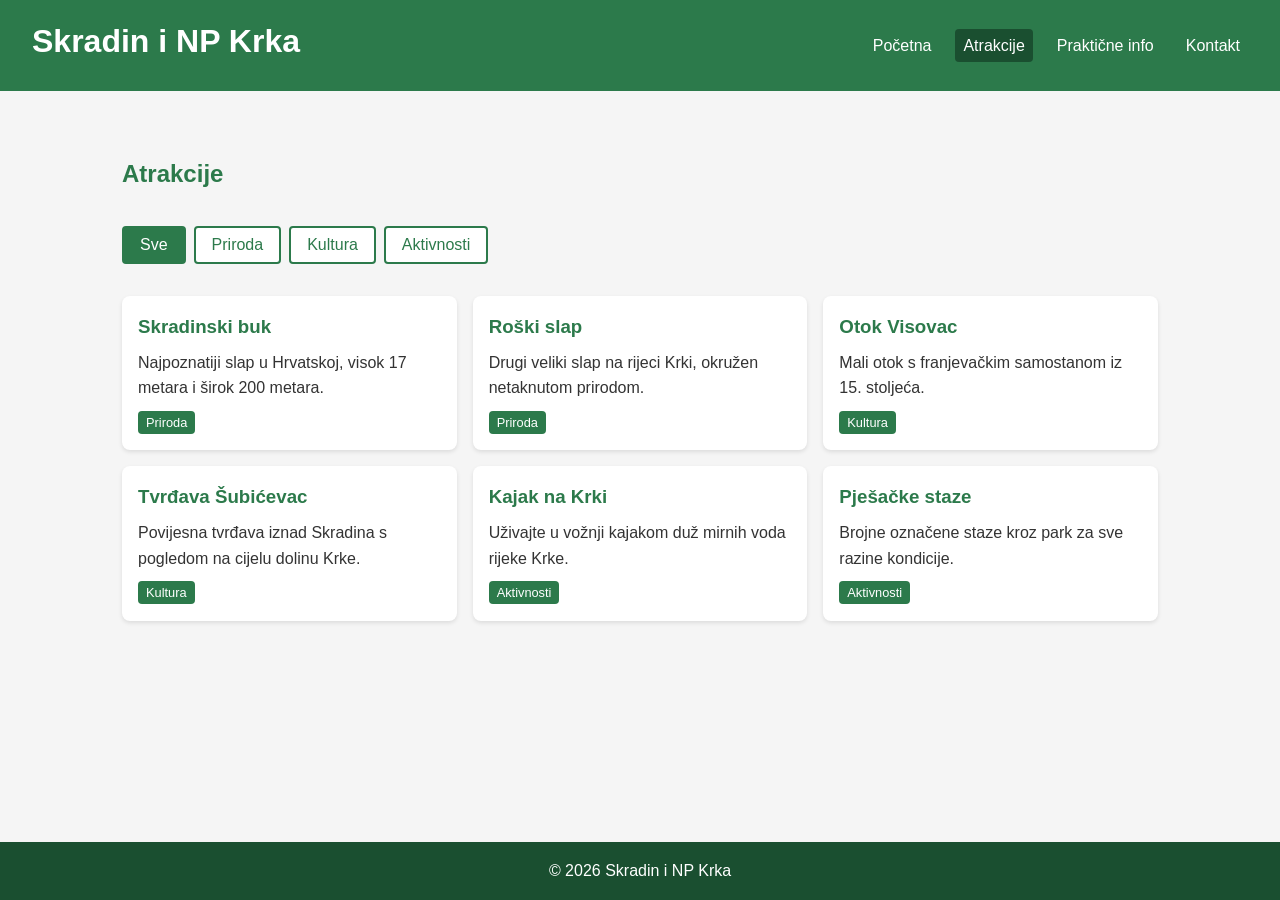
==== atrakcije.html @ 10b22825 "Prva verzija projekta" ====
<!DOCTYPE html>
<html lang="hr">
<head>
    <meta charset="UTF-8">
    <meta name="viewport" content="width=device-width, initial-scale=1.0">
    <meta name="description" content="Atrakcije Skradina i Nacionalnog parka Krka">
    <meta property="og:title" content="Atrakcije - Skradin i NP Krka">
    <meta property="og:description" content="Otkrijte najbolje atrakcije Skradina i NP Krka">
    <meta property="og:type" content="website">
    <title>Atrakcije - Skradin i NP Krka</title>
    <link rel="stylesheet" href="css/style.css">
</head>
<body>
    <header>
        <h1>Skradin i NP Krka</h1>
        <nav>
            <ul>
                <li><a href="index.html">Početna</a></li>
                <li><a href="atrakcije.html" class="active">Atrakcije</a></li>
                <li><a href="prakticne-info.html">Praktične info</a></li>
                <li><a href="kontakt.html">Kontakt</a></li>
            </ul>
        </nav>
    </header>

    <main>
        <h2>Atrakcije</h2>

        <div class="filter-gumbi">
            <button class="filter-btn active" data-filter="sve">Sve</button>
            <button class="filter-btn" data-filter="priroda">Priroda</button>
            <button class="filter-btn" data-filter="kultura">Kultura</button>
            <button class="filter-btn" data-filter="aktivnosti">Aktivnosti</button>
        </div>

        <div class="kartice-grid">
            <div class="kartica" data-kategorija="priroda">
                <h3>Skradinski buk</h3>
                <p>Najpoznatiji slap u Hrvatskoj, visok 17 metara i širok 200 metara.</p>
                <span class="oznaka">Priroda</span>
            </div>
            <div class="kartica" data-kategorija="priroda">
                <h3>Roški slap</h3>
                <p>Drugi veliki slap na rijeci Krki, okružen netaknutom prirodom.</p>
                <span class="oznaka">Priroda</span>
            </div>
            <div class="kartica" data-kategorija="kultura">
                <h3>Otok Visovac</h3>
                <p>Mali otok s franjevačkim samostanom iz 15. stoljeća.</p>
                <span class="oznaka">Kultura</span>
            </div>
            <div class="kartica" data-kategorija="kultura">
                <h3>Tvrđava Šubićevac</h3>
                <p>Povijesna tvrđava iznad Skradina s pogledom na cijelu dolinu Krke.</p>
                <span class="oznaka">Kultura</span>
            </div>
            <div class="kartica" data-kategorija="aktivnosti">
                <h3>Kajak na Krki</h3>
                <p>Uživajte u vožnji kajakom duž mirnih voda rijeke Krke.</p>
                <span class="oznaka">Aktivnosti</span>
            </div>
            <div class="kartica" data-kategorija="aktivnosti">
                <h3>Pješačke staze</h3>
                <p>Brojne označene staze kroz park za sve razine kondicije.</p>
                <span class="oznaka">Aktivnosti</span>
            </div>
        </div>
    </main>

    <footer>
        <p>&copy; 2026 Skradin i NP Krka</p>
    </footer>

    <script src="js/main.js"></script>
</body>
</html>
---- css/style.css ----
/* Basic reset */
* {
    margin: 0;
    padding: 0;
    box-sizing: border-box;
}

body {
    font-family: Arial, sans-serif;
    line-height: 1.6;
    color: #333;
    background-color: #f4f4f4;
}

header {
    background-color: #2c5f2d;
    color: white;
    padding: 1rem;
    text-align: center;
}

header h1 {
    margin-bottom: 0.5rem;
}

nav ul {
    list-style: none;
    display: flex;
    justify-content: center;
    gap: 2rem;
}

nav a {
    color: white;
    text-decoration: none;
    padding: 0.5rem;
    border-radius: 4px;
}

nav a.active {
    background-color: #4a7c4a;
}

main {
    max-width: 1200px;
    margin: 2rem auto;
    padding: 0 1rem;
}

.hero {
    background-color: #e8f5e8;
    padding: 2rem;
    text-align: center;
    border-radius: 8px;
    margin-bottom: 2rem;
}

.hero h2 {
    margin-bottom: 1rem;
}

section {
    margin-bottom: 2rem;
}

.atrakcija, .info, .kontakt {
    background-color: white;
    padding: 1rem;
    border-radius: 8px;
    margin-bottom: 1rem;
    box-shadow: 0 2px 4px rgba(0,0,0,0.1);
}

form {
    display: flex;
    flex-direction: column;
    gap: 1rem;
}

label {
    font-weight: bold;
}

input, textarea {
    padding: 0.5rem;
    border: 1px solid #ccc;
    border-radius: 4px;
}

button {
    background-color: #2c5f2d;
    color: white;
    padding: 0.5rem;
    border: none;
    border-radius: 4px;
    cursor: pointer;
}

button:hover {
    background-color: #4a7c4a;
}

footer {
    background-color: #2c5f2d;
    color: white;
    text-align: center;
    padding: 1rem;
    position: fixed;
    bottom: 0;
    width: 100%;
}:root {
    --boja-primarna: #2c7a4b;
    --boja-sekundarna: #1a4f30;
    --boja-pozadina: #f5f5f5;
    --boja-tekst: #333333;
    --razmak-mali: 8px;
    --razmak-srednji: 16px;
    --razmak-veliki: 32px;
}

* {
    margin: 0;
    padding: 0;
    box-sizing: border-box;
}

body {
    font-family: Arial, sans-serif;
    background-color: var(--boja-pozadina);
    color: var(--boja-tekst);
}

header {
    background-color: var(--boja-primarna);
    color: white;
    padding: var(--razmak-srednji) var(--razmak-veliki);
    display: flex;
    justify-content: space-between;
    align-items: center;
}

nav ul {
    list-style: none;
    display: flex;
    gap: var(--razmak-srednji);
}

nav a {
    color: white;
    text-decoration: none;
    padding: var(--razmak-mali);
    border-radius: 4px;
}

nav a:hover, nav a.active {
    background-color: var(--boja-sekundarna);
}

main {
    max-width: 1100px;
    margin: 0 auto;
    padding: var(--razmak-veliki);
}

.hero {
    background-color: var(--boja-primarna);
    color: white;
    padding: var(--razmak-veliki);
    border-radius: 8px;
    margin-bottom: var(--razmak-veliki);
    text-align: center;
}

.hero h2 {
    font-size: 2rem;
    margin-bottom: var(--razmak-srednji);
}

.uvod {
    background-color: white;
    padding: var(--razmak-veliki);
    border-radius: 8px;
}

.uvod h2 {
    margin-bottom: var(--razmak-srednji);
    color: var(--boja-primarna);
}

footer {
    background-color: var(--boja-sekundarna);
    color: white;
    text-align: center;
    padding: var(--razmak-srednji);
    margin-top: var(--razmak-veliki);
}
h2 {
    color: var(--boja-primarna);
    margin-bottom: var(--razmak-veliki);
    margin-top: var(--razmak-veliki);
}

.filter-gumbi {
    display: flex;
    gap: var(--razmak-mali);
    margin-bottom: var(--razmak-veliki);
}

.filter-btn {
    padding: var(--razmak-mali) var(--razmak-srednji);
    border: 2px solid var(--boja-primarna);
    background-color: white;
    color: var(--boja-primarna);
    border-radius: 4px;
    cursor: pointer;
    font-size: 1rem;
}

.filter-btn.active, .filter-btn:hover {
    background-color: var(--boja-primarna);
    color: white;
}

.kartice-grid {
    display: grid;
    grid-template-columns: repeat(3, 1fr);
    gap: var(--razmak-srednji);
}

.kartica {
    background-color: white;
    padding: var(--razmak-srednji);
    border-radius: 8px;
    box-shadow: 0 2px 4px rgba(0,0,0,0.1);
}

.kartica h3 {
    color: var(--boja-primarna);
    margin-bottom: var(--razmak-mali);
}

.kartica p {
    margin-bottom: var(--razmak-mali);
}

.oznaka {
    background-color: var(--boja-primarna);
    color: white;
    padding: 4px 8px;
    border-radius: 4px;
    font-size: 0.8rem;
}
.info-grid {
    display: grid;
    grid-template-columns: repeat(2, 1fr);
    gap: var(--razmak-srednji);
}

.info-kartica {
    background-color: white;
    padding: var(--razmak-veliki);
    border-radius: 8px;
    box-shadow: 0 2px 4px rgba(0,0,0,0.1);
}

.info-kartica h3 {
    color: var(--boja-primarna);
    margin-bottom: var(--razmak-srednji);
    font-size: 1.2rem;
}

.info-kartica p {
    margin-bottom: var(--razmak-mali);
}
.kontakt-wrapper {
    display: grid;
    grid-template-columns: 1fr 2fr;
    gap: var(--razmak-veliki);
}

.kontakt-info {
    background-color: white;
    padding: var(--razmak-veliki);
    border-radius: 8px;
    box-shadow: 0 2px 4px rgba(0,0,0,0.1);
}

.kontakt-info h3 {
    color: var(--boja-primarna);
    margin-bottom: var(--razmak-srednji);
}

.kontakt-info p {
    margin-bottom: var(--razmak-srednji);
}

.kontakt-forma {
    background-color: white;
    padding: var(--razmak-veliki);
    border-radius: 8px;
    box-shadow: 0 2px 4px rgba(0,0,0,0.1);
}

.forma-grupa {
    margin-bottom: var(--razmak-srednji);
}

.forma-grupa label {
    display: block;
    margin-bottom: var(--razmak-mali);
    font-weight: bold;
    color: var(--boja-tekst);
}

.forma-grupa input,
.forma-grupa textarea {
    width: 100%;
    padding: var(--razmak-mali);
    border: 1px solid #ccc;
    border-radius: 4px;
    font-size: 1rem;
}

.submit-btn {
    background-color: var(--boja-primarna);
    color: white;
    padding: var(--razmak-mali) var(--razmak-veliki);
    border: none;
    border-radius: 4px;
    font-size: 1rem;
    cursor: pointer;
}

.submit-btn:hover {
    background-color: var(--boja-sekundarna);
}
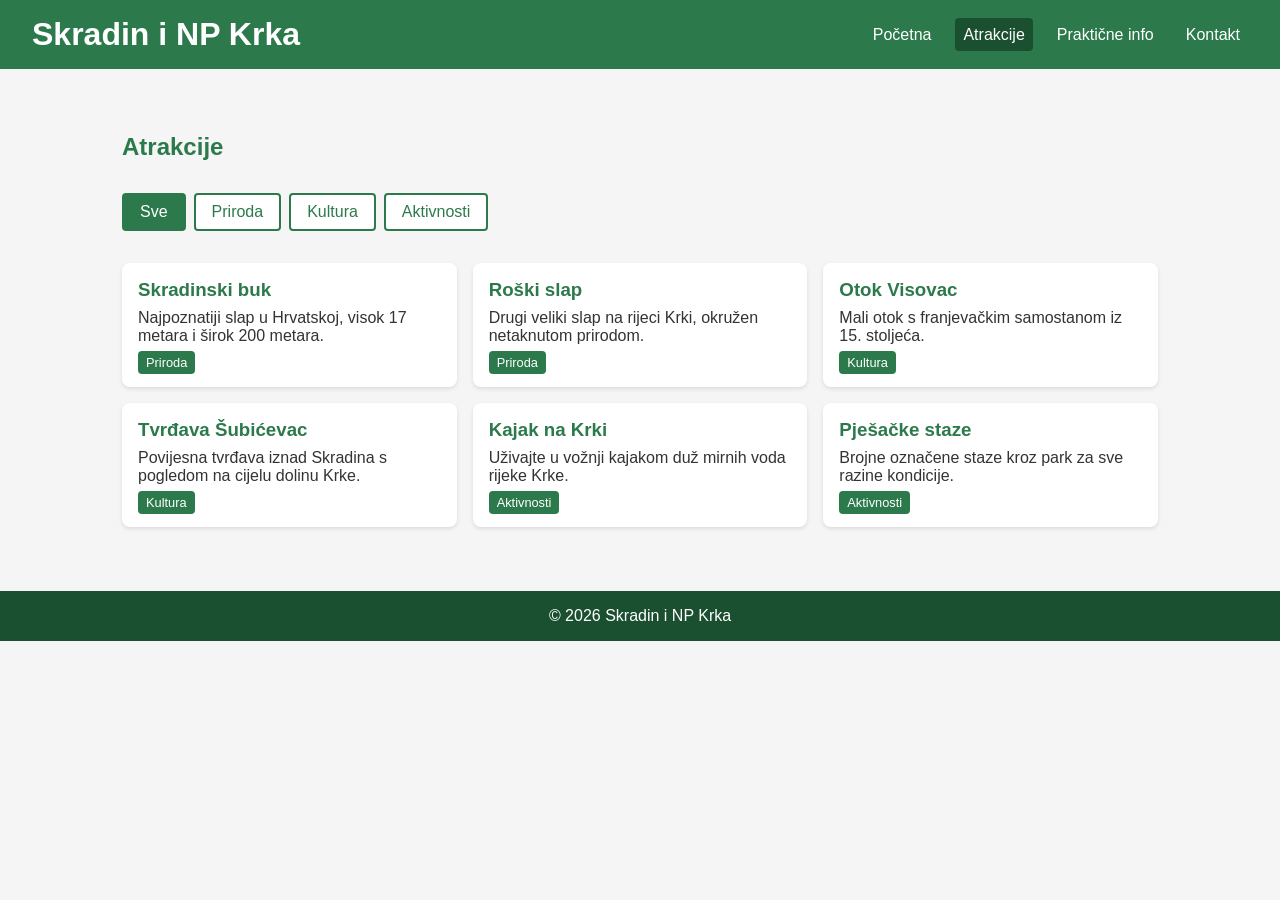
==== commit 2fbb9027: "Dodan Google Analytics" ====
--- a/atrakcije.html
+++ b/atrakcije.html
@@ -73,4 +73,12 @@
 
     <script src="js/main.js"></script>
 </body>
-</html>+</html>
+<!-- Google Analytics -->
+<script async src="https://www.googletagmanager.com/gtag/js?id=G-L7LWY8HY5D"></script>
+<script>
+  window.dataLayer = window.dataLayer || [];
+  function gtag(){dataLayer.push(arguments);}
+  gtag('js', new Date());
+  gtag('config', 'G-L7LWY8HY5D');
+</script>
--- a/css/style.css
+++ b/css/style.css
@@ -1,114 +1,4 @@
-/* Basic reset */
-* {
-    margin: 0;
-    padding: 0;
-    box-sizing: border-box;
-}
-
-body {
-    font-family: Arial, sans-serif;
-    line-height: 1.6;
-    color: #333;
-    background-color: #f4f4f4;
-}
-
-header {
-    background-color: #2c5f2d;
-    color: white;
-    padding: 1rem;
-    text-align: center;
-}
-
-header h1 {
-    margin-bottom: 0.5rem;
-}
-
-nav ul {
-    list-style: none;
-    display: flex;
-    justify-content: center;
-    gap: 2rem;
-}
-
-nav a {
-    color: white;
-    text-decoration: none;
-    padding: 0.5rem;
-    border-radius: 4px;
-}
-
-nav a.active {
-    background-color: #4a7c4a;
-}
-
-main {
-    max-width: 1200px;
-    margin: 2rem auto;
-    padding: 0 1rem;
-}
-
-.hero {
-    background-color: #e8f5e8;
-    padding: 2rem;
-    text-align: center;
-    border-radius: 8px;
-    margin-bottom: 2rem;
-}
-
-.hero h2 {
-    margin-bottom: 1rem;
-}
-
-section {
-    margin-bottom: 2rem;
-}
-
-.atrakcija, .info, .kontakt {
-    background-color: white;
-    padding: 1rem;
-    border-radius: 8px;
-    margin-bottom: 1rem;
-    box-shadow: 0 2px 4px rgba(0,0,0,0.1);
-}
-
-form {
-    display: flex;
-    flex-direction: column;
-    gap: 1rem;
-}
-
-label {
-    font-weight: bold;
-}
-
-input, textarea {
-    padding: 0.5rem;
-    border: 1px solid #ccc;
-    border-radius: 4px;
-}
-
-button {
-    background-color: #2c5f2d;
-    color: white;
-    padding: 0.5rem;
-    border: none;
-    border-radius: 4px;
-    cursor: pointer;
-}
-
-button:hover {
-    background-color: #4a7c4a;
-}
-
-footer {
-    background-color: #2c5f2d;
-    color: white;
-    text-align: center;
-    padding: 1rem;
-    position: fixed;
-    bottom: 0;
-    width: 100%;
-}:root {
+:root {
     --boja-primarna: #2c7a4b;
     --boja-sekundarna: #1a4f30;
     --boja-pozadina: #f5f5f5;
@@ -162,6 +52,12 @@
     padding: var(--razmak-veliki);
 }
 
+h2 {
+    color: var(--boja-primarna);
+    margin-bottom: var(--razmak-veliki);
+    margin-top: var(--razmak-veliki);
+}
+
 .hero {
     background-color: var(--boja-primarna);
     color: white;
@@ -174,6 +70,7 @@
 .hero h2 {
     font-size: 2rem;
     margin-bottom: var(--razmak-srednji);
+    color: white;
 }
 
 .uvod {
@@ -192,11 +89,6 @@
     color: white;
     text-align: center;
     padding: var(--razmak-srednji);
-    margin-top: var(--razmak-veliki);
-}
-h2 {
-    color: var(--boja-primarna);
-    margin-bottom: var(--razmak-veliki);
     margin-top: var(--razmak-veliki);
 }
 
@@ -204,6 +96,7 @@
     display: flex;
     gap: var(--razmak-mali);
     margin-bottom: var(--razmak-veliki);
+    flex-wrap: wrap;
 }
 
 .filter-btn {
@@ -250,6 +143,7 @@
     border-radius: 4px;
     font-size: 0.8rem;
 }
+
 .info-grid {
     display: grid;
     grid-template-columns: repeat(2, 1fr);
@@ -272,6 +166,7 @@
 .info-kartica p {
     margin-bottom: var(--razmak-mali);
 }
+
 .kontakt-wrapper {
     display: grid;
     grid-template-columns: 1fr 2fr;
@@ -333,4 +228,31 @@
 
 .submit-btn:hover {
     background-color: var(--boja-sekundarna);
+}
+
+@media (max-width: 768px) {
+    header {
+        flex-direction: column;
+        text-align: center;
+        gap: var(--razmak-srednji);
+    }
+
+    nav ul {
+        flex-direction: column;
+        align-items: center;
+        gap: 4px;
+    }
+
+    .kartice-grid {
+        grid-template-columns: 1fr;
+    }
+
+    .info-grid {
+        grid-template-columns: 1fr;
+    }
+
+    .kontakt-wrapper {
+        grid-template-columns: 1fr;
+    }
+    }
 }
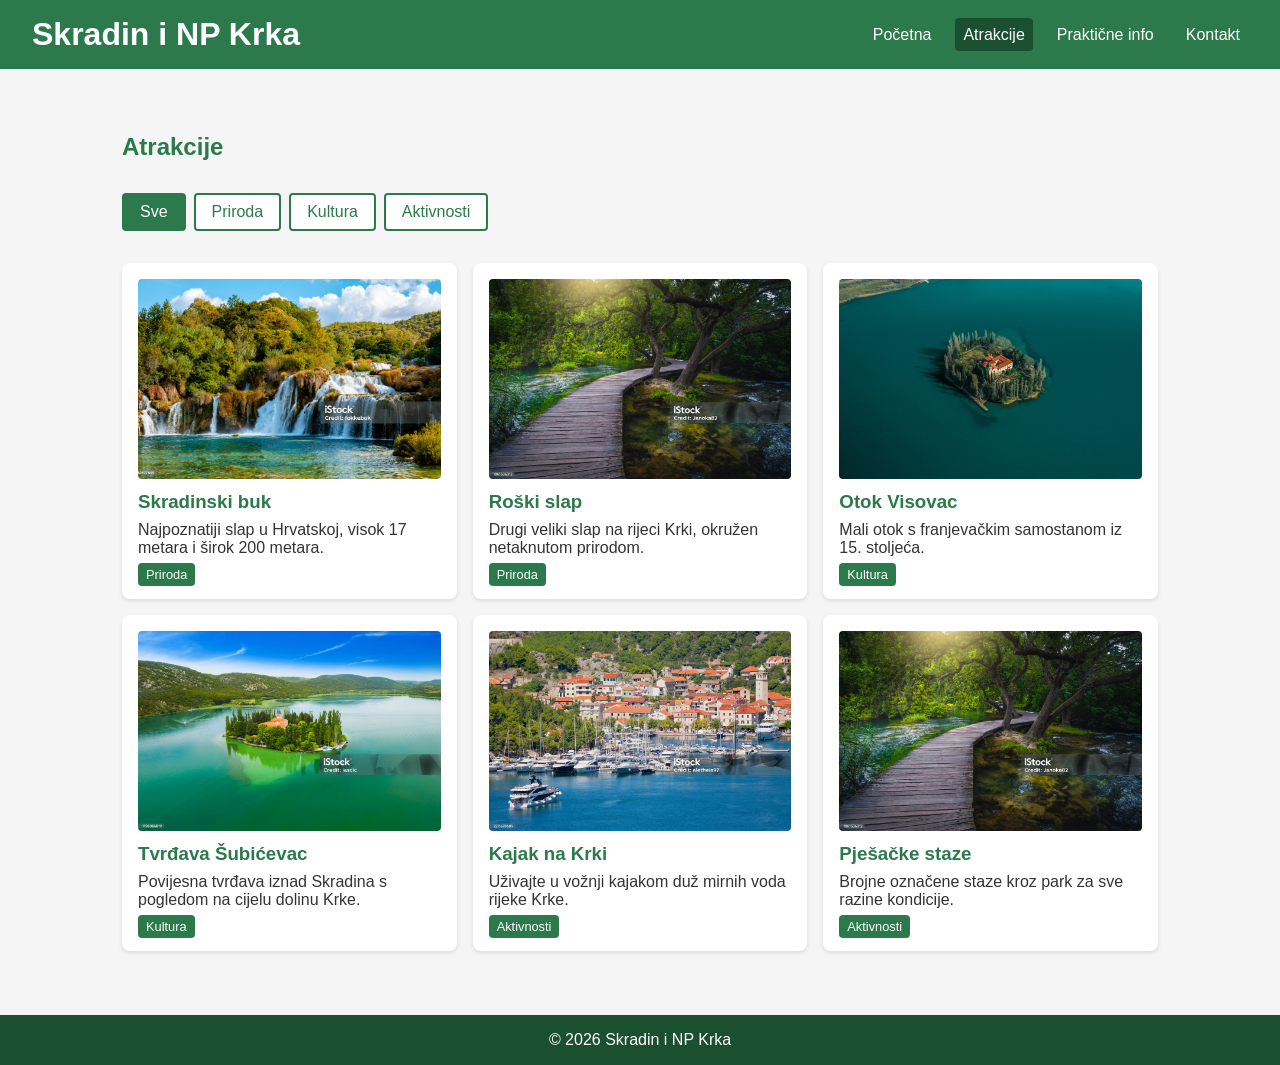
==== commit 984dbf26: "Dodane slike i poboljšan dizajn" ====
--- a/atrakcije.html
+++ b/atrakcije.html
@@ -9,6 +9,14 @@
     <meta property="og:type" content="website">
     <title>Atrakcije - Skradin i NP Krka</title>
     <link rel="stylesheet" href="css/style.css">
+    <!-- Google Analytics -->
+    <script async src="https://www.googletagmanager.com/gtag/js?id=G-L7LWY8HY5D"></script>
+    <script>
+      window.dataLayer = window.dataLayer || [];
+      function gtag(){dataLayer.push(arguments);}
+      gtag('js', new Date());
+      gtag('config', 'G-L7LWY8HY5D');
+    </script>
 </head>
 <body>
     <header>
@@ -35,31 +43,37 @@
 
         <div class="kartice-grid">
             <div class="kartica" data-kategorija="priroda">
+                <img src="img/krka.jpg" alt="Skradinski buk" class="kartica-slika">
                 <h3>Skradinski buk</h3>
                 <p>Najpoznatiji slap u Hrvatskoj, visok 17 metara i širok 200 metara.</p>
                 <span class="oznaka">Priroda</span>
             </div>
             <div class="kartica" data-kategorija="priroda">
+                <img src="img/np krka.jpg" alt="Roški slap" class="kartica-slika">
                 <h3>Roški slap</h3>
                 <p>Drugi veliki slap na rijeci Krki, okružen netaknutom prirodom.</p>
                 <span class="oznaka">Priroda</span>
             </div>
             <div class="kartica" data-kategorija="kultura">
+                <img src="img/visovac.jpg" alt="Otok Visovac" class="kartica-slika">
                 <h3>Otok Visovac</h3>
                 <p>Mali otok s franjevačkim samostanom iz 15. stoljeća.</p>
                 <span class="oznaka">Kultura</span>
             </div>
             <div class="kartica" data-kategorija="kultura">
+                <img src="img/visovac1.jpg" alt="Tvrđava Šubićevac" class="kartica-slika">
                 <h3>Tvrđava Šubićevac</h3>
                 <p>Povijesna tvrđava iznad Skradina s pogledom na cijelu dolinu Krke.</p>
                 <span class="oznaka">Kultura</span>
             </div>
             <div class="kartica" data-kategorija="aktivnosti">
+                <img src="img/skradin.jpg" alt="Kajak na Krki" class="kartica-slika">
                 <h3>Kajak na Krki</h3>
                 <p>Uživajte u vožnji kajakom duž mirnih voda rijeke Krke.</p>
                 <span class="oznaka">Aktivnosti</span>
             </div>
             <div class="kartica" data-kategorija="aktivnosti">
+                <img src="img/np krka.jpg" alt="Pješačke staze" class="kartica-slika">
                 <h3>Pješačke staze</h3>
                 <p>Brojne označene staze kroz park za sve razine kondicije.</p>
                 <span class="oznaka">Aktivnosti</span>
@@ -73,12 +87,4 @@
 
     <script src="js/main.js"></script>
 </body>
-</html>
-<!-- Google Analytics -->
-<script async src="https://www.googletagmanager.com/gtag/js?id=G-L7LWY8HY5D"></script>
-<script>
-  window.dataLayer = window.dataLayer || [];
-  function gtag(){dataLayer.push(arguments);}
-  gtag('js', new Date());
-  gtag('config', 'G-L7LWY8HY5D');
-</script>+</html>
--- a/css/style.css
+++ b/css/style.css
@@ -59,18 +59,17 @@
 }
 
 .hero {
-    background-color: var(--boja-primarna);
-    color: white;
-    padding: var(--razmak-veliki);
     border-radius: 8px;
     margin-bottom: var(--razmak-veliki);
     text-align: center;
+    overflow: hidden;
+    position: relative;
 }
 
 .hero h2 {
     font-size: 2rem;
     margin-bottom: var(--razmak-srednji);
-    color: white;
+    color: var(--boja-primarna);
 }
 
 .uvod {
@@ -230,6 +229,30 @@
     background-color: var(--boja-sekundarna);
 }
 
+.hero-slika {
+    width: 100%;
+    height: 400px;
+    object-fit: cover;
+    border-radius: 8px;
+    margin-bottom: var(--razmak-srednji);
+}
+
+.uvod-slika {
+    width: 100%;
+    height: 300px;
+    object-fit: cover;
+    border-radius: 8px;
+    margin-bottom: var(--razmak-srednji);
+}
+
+.kartica-slika {
+    width: 100%;
+    height: 200px;
+    object-fit: cover;
+    border-radius: 4px;
+    margin-bottom: var(--razmak-mali);
+}
+
 @media (max-width: 768px) {
     header {
         flex-direction: column;
@@ -254,5 +277,4 @@
     .kontakt-wrapper {
         grid-template-columns: 1fr;
     }
-    }
 }
